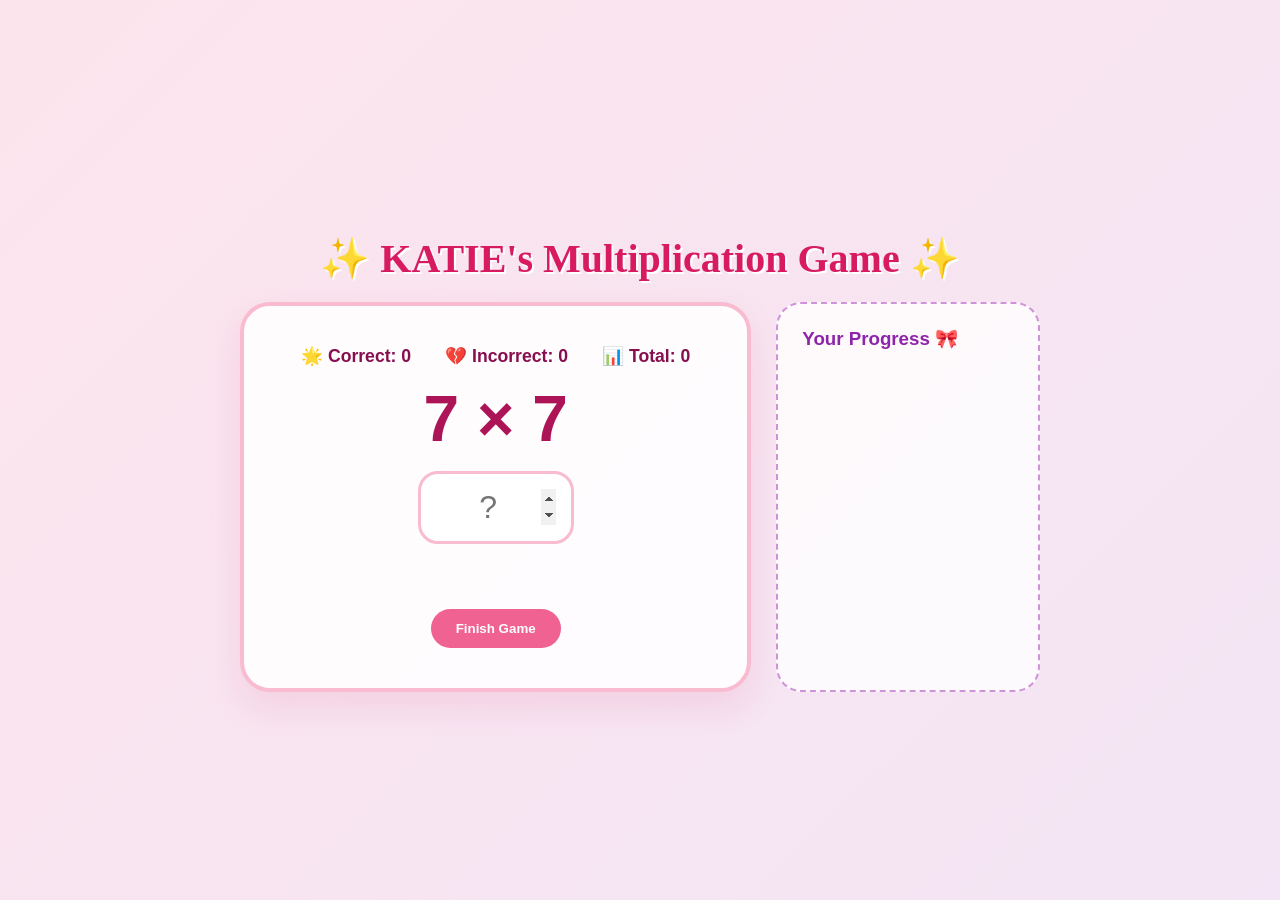
==== Multiplication Game/index.html @ 76196eff "Orgnized folder structures" ====
<!DOCTYPE html>
<html lang="en">
<head>
    <meta charset="UTF-8">
    <meta name="viewport" content="width=device-width, initial-scale=1.0">
    <title>KATIE's Multiplication Game</title>
    <link rel="stylesheet" href="style.css">
</head>
<body>

    <h1>✨ KATIE's Multiplication Game ✨</h1>

    <div class="main-wrapper">
        <div class="game-container" id="game-box">
            <div id="game-screen">
                <div class="score-board">
                    <span>🌟 Correct: <span id="score">0</span></span>
                    <span>💔 Incorrect: <span id="wrong-score">0</span></span>
                    <span>📊 Total: <span id="total">0</span></span>
                </div>
                
                <div class="problem" id="problem">...</div>
                
                <input type="number" id="answer" placeholder="?" autofocus>
                
                <div id="impact-msg" class="impact-msg"></div>
                
                <button onclick="showResults()">Finish Game</button>
            </div>

            <div id="results-screen">
                <h2 style="color: #d81b60;">Final Results! 👑</h2>
                <p>Correct: <span id="res-correct">0</span></p>
                <p>Incorrect: <span id="res-wrong">0</span></p>
                <p>Total: <span id="res-total">0</span></p>
                <p style="font-size: 2rem; color: #ad1457;">Accuracy: <span id="res-percent">0</span>%</p>
                <button onclick="location.reload()">Try Again!</button>
            </div>
        </div>

        <div class="history-container">
            <h3 style="margin-top:0; color: #8e24aa;">Your Progress 🎀</h3>
            <div class="history-list" id="history-list"></div>
        </div>
    </div>

<script src="script.js"></script>

</body>
</html>
---- Multiplication Game/style.css ----
body {
    font-family: 'Segoe UI', Tahoma, Geneva, Verdana, sans-serif;
    display: flex;
    flex-direction: column;
    justify-content: center;
    align-items: center;
    height: 100vh;
    margin: 0;
    background: linear-gradient(135deg, #fce4ec 0%, #f3e5f5 100%);
    color: #4a148c;
    transition: background-color 0.3s ease;
}

.flash-correct { background-color: #c8e6c9 !important; }
.flash-incorrect { background-color: #ffcdd2 !important; }

h1 {
    color: #d81b60;
    text-shadow: 2px 2px #ffffff;
    font-size: 2.5rem;
    margin-bottom: 20px;
    font-family: 'Comic Sans MS', 'cursive';
}

.main-wrapper {
    display: flex;
    gap: 25px;
    max-width: 800px;
    width: 95%;
}

.game-container {
    background: rgba(255, 255, 255, 0.9);
    padding: 2.5rem;
    border-radius: 30px;
    border: 4px solid #f8bbd0;
    box-shadow: 0 15px 35px rgba(216, 27, 96, 0.1);
    text-align: center;
    flex: 2;
    position: relative;
}

.history-container {
    background: rgba(255, 255, 255, 0.8);
    padding: 1.5rem;
    border-radius: 25px;
    border: 2px dashed #ce93d8;
    flex: 1;
    display: flex;
    flex-direction: column;
    max-height: 420px;
}

.problem {
    font-size: 4rem;
    font-weight: bold;
    margin: 15px 0;
    color: #ad1457;
}

input {
    font-size: 2rem;
    width: 120px;
    padding: 15px;
    border: 3px solid #f8bbd0;
    border-radius: 20px;
    text-align: center;
    outline: none;
    color: #ad1457;
}

.score-board {
    display: flex;
    justify-content: space-around;
    font-weight: bold;
    margin-bottom: 15px;
    color: #880e4f;
    font-size: 1.1rem;
}

.impact-msg {
    font-size: 1.2rem;
    font-weight: bold;
    height: 30px;
    margin-top: 10px;
}

button {
    margin-top: 25px;
    padding: 12px 25px;
    background-color: #f06292;
    color: white;
    border: none;
    border-radius: 50px;
    cursor: pointer;
    font-weight: bold;
}

.history-list { overflow-y: auto; text-align: left; margin-top: 10px; }
.history-item { padding: 8px; border-bottom: 1px solid #fce4ec; }
.history-success { color: #43a047; font-weight: bold; }
.history-fail { color: #e91e63; font-weight: bold; }

#results-screen { display: none; }
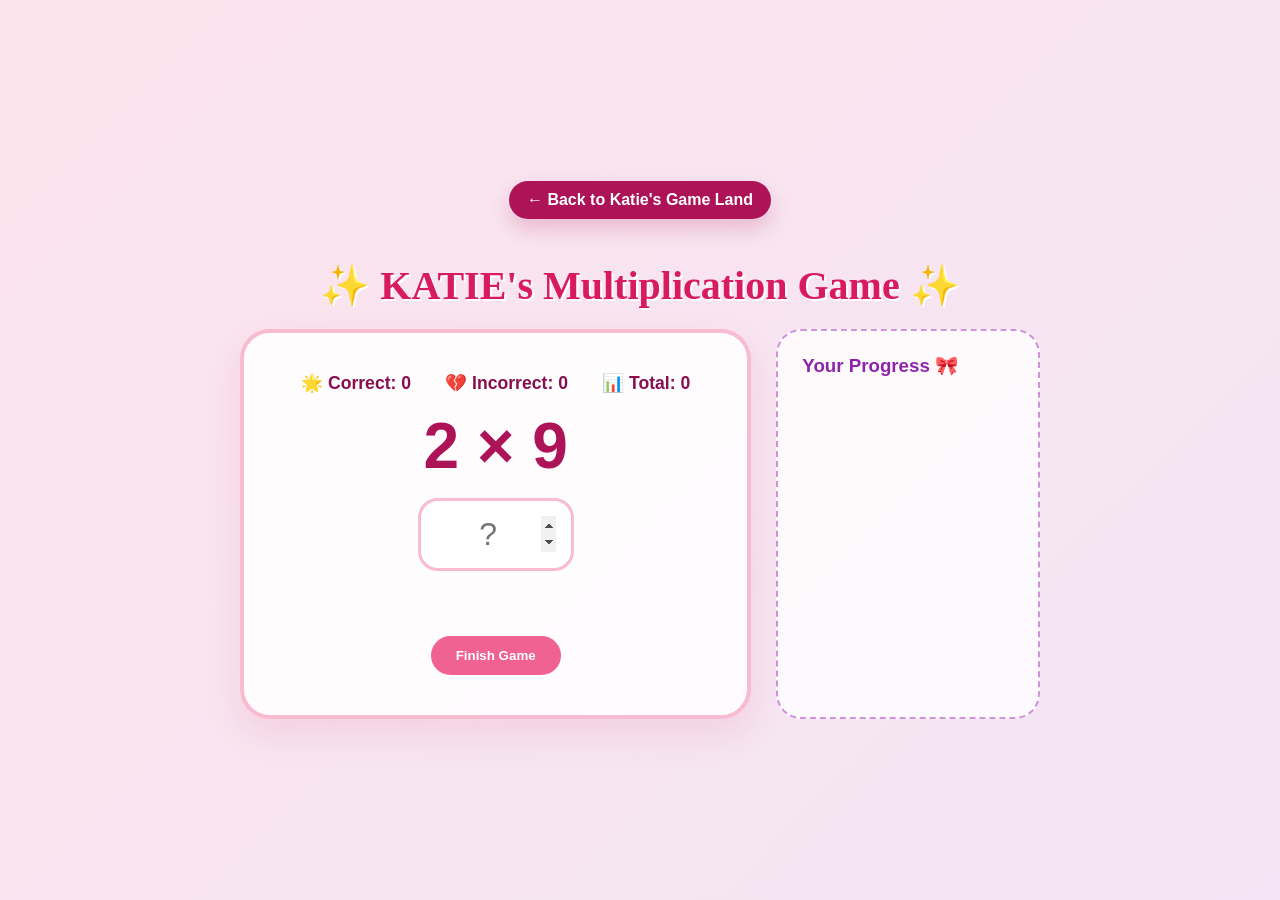
==== commit e97d8f9c: "Add main page Co-authored-by: Copilot <copilot@github.com>" ====
--- a/Multiplication Game/index.html
+++ b/Multiplication Game/index.html
@@ -8,6 +8,7 @@
 </head>
 <body>
 
+    <a class="back-home" href="../index.html">← Back to Katie's Game Land</a>
     <h1>✨ KATIE's Multiplication Game ✨</h1>
 
     <div class="main-wrapper">
--- a/Multiplication Game/style.css
+++ b/Multiplication Game/style.css
@@ -13,6 +13,22 @@
 
 .flash-correct { background-color: #c8e6c9 !important; }
 .flash-incorrect { background-color: #ffcdd2 !important; }
+
+.back-home {
+    display: inline-block;
+    margin-bottom: 16px;
+    padding: 10px 18px;
+    border-radius: 999px;
+    background: #ad1457;
+    color: white;
+    text-decoration: none;
+    font-weight: bold;
+    box-shadow: 0 10px 20px rgba(173, 20, 87, 0.2);
+}
+
+.back-home:hover {
+    transform: translateY(-1px);
+}
 
 h1 {
     color: #d81b60;
